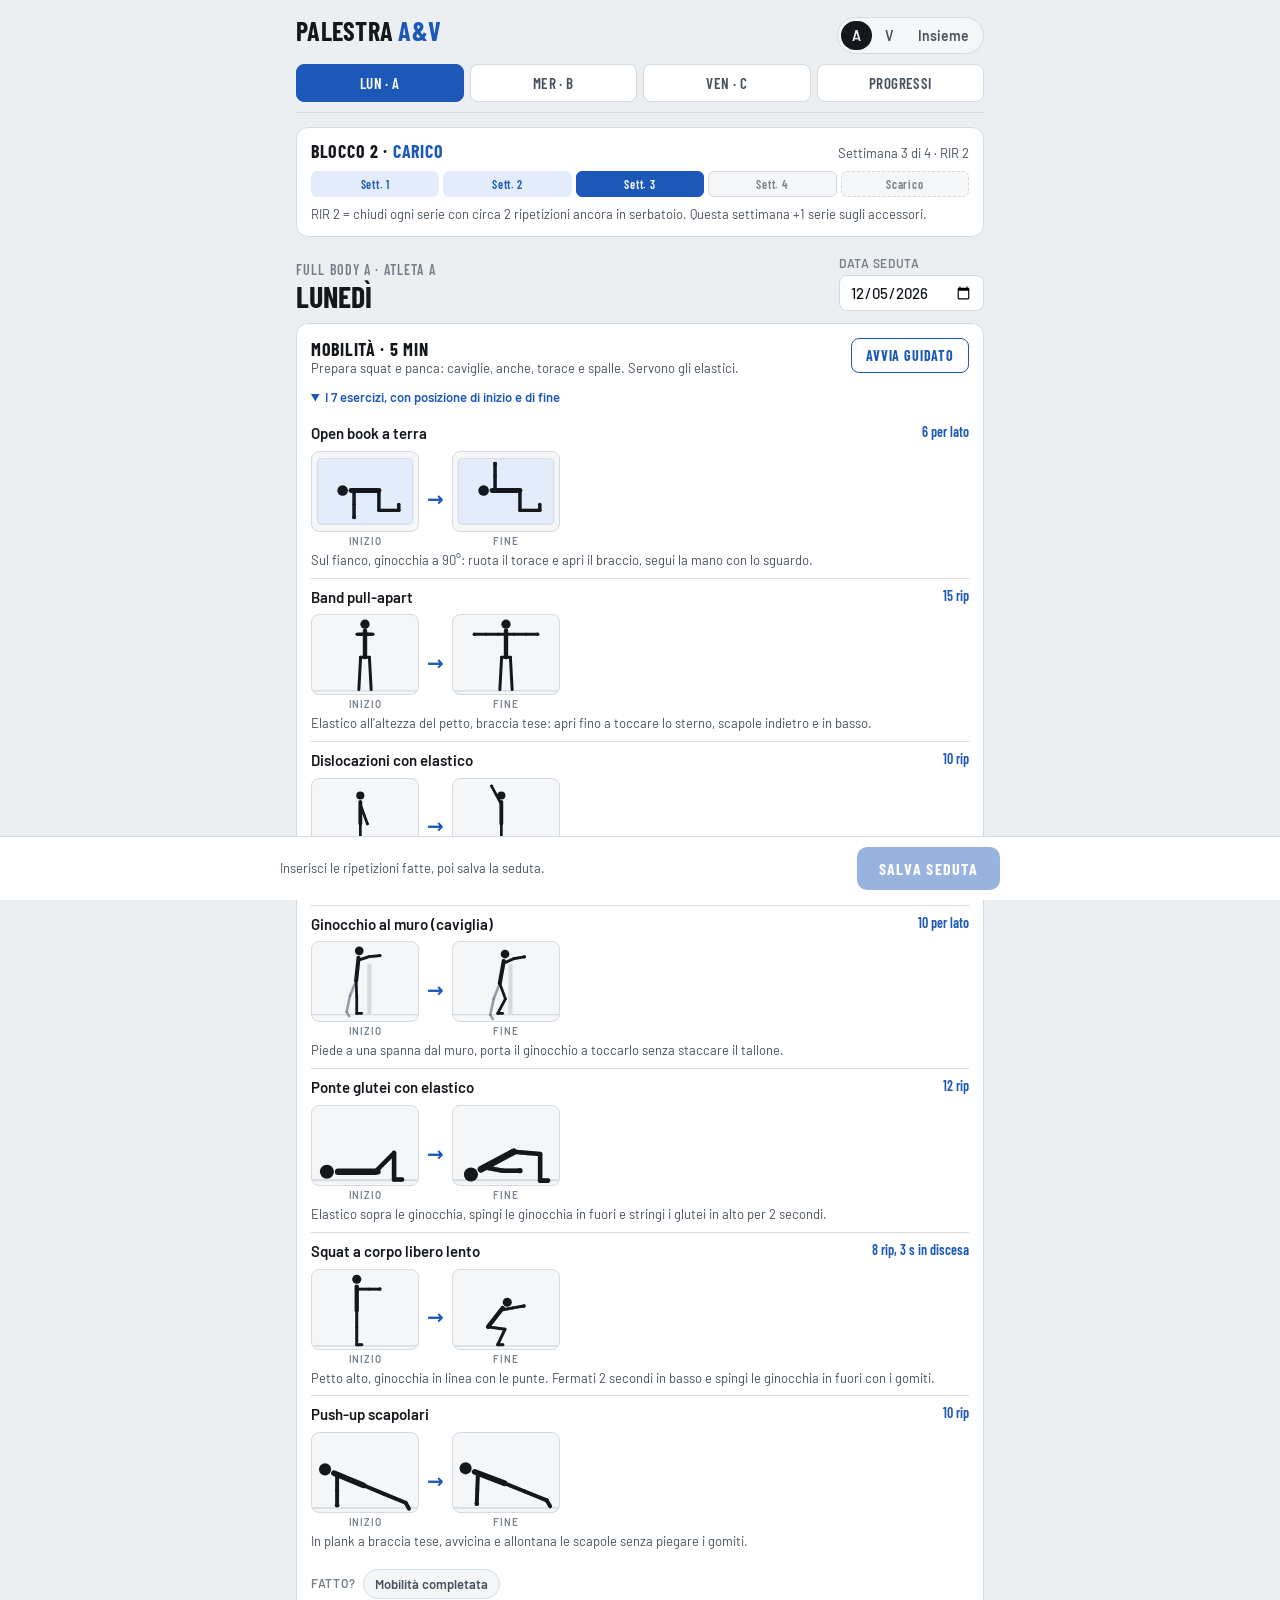
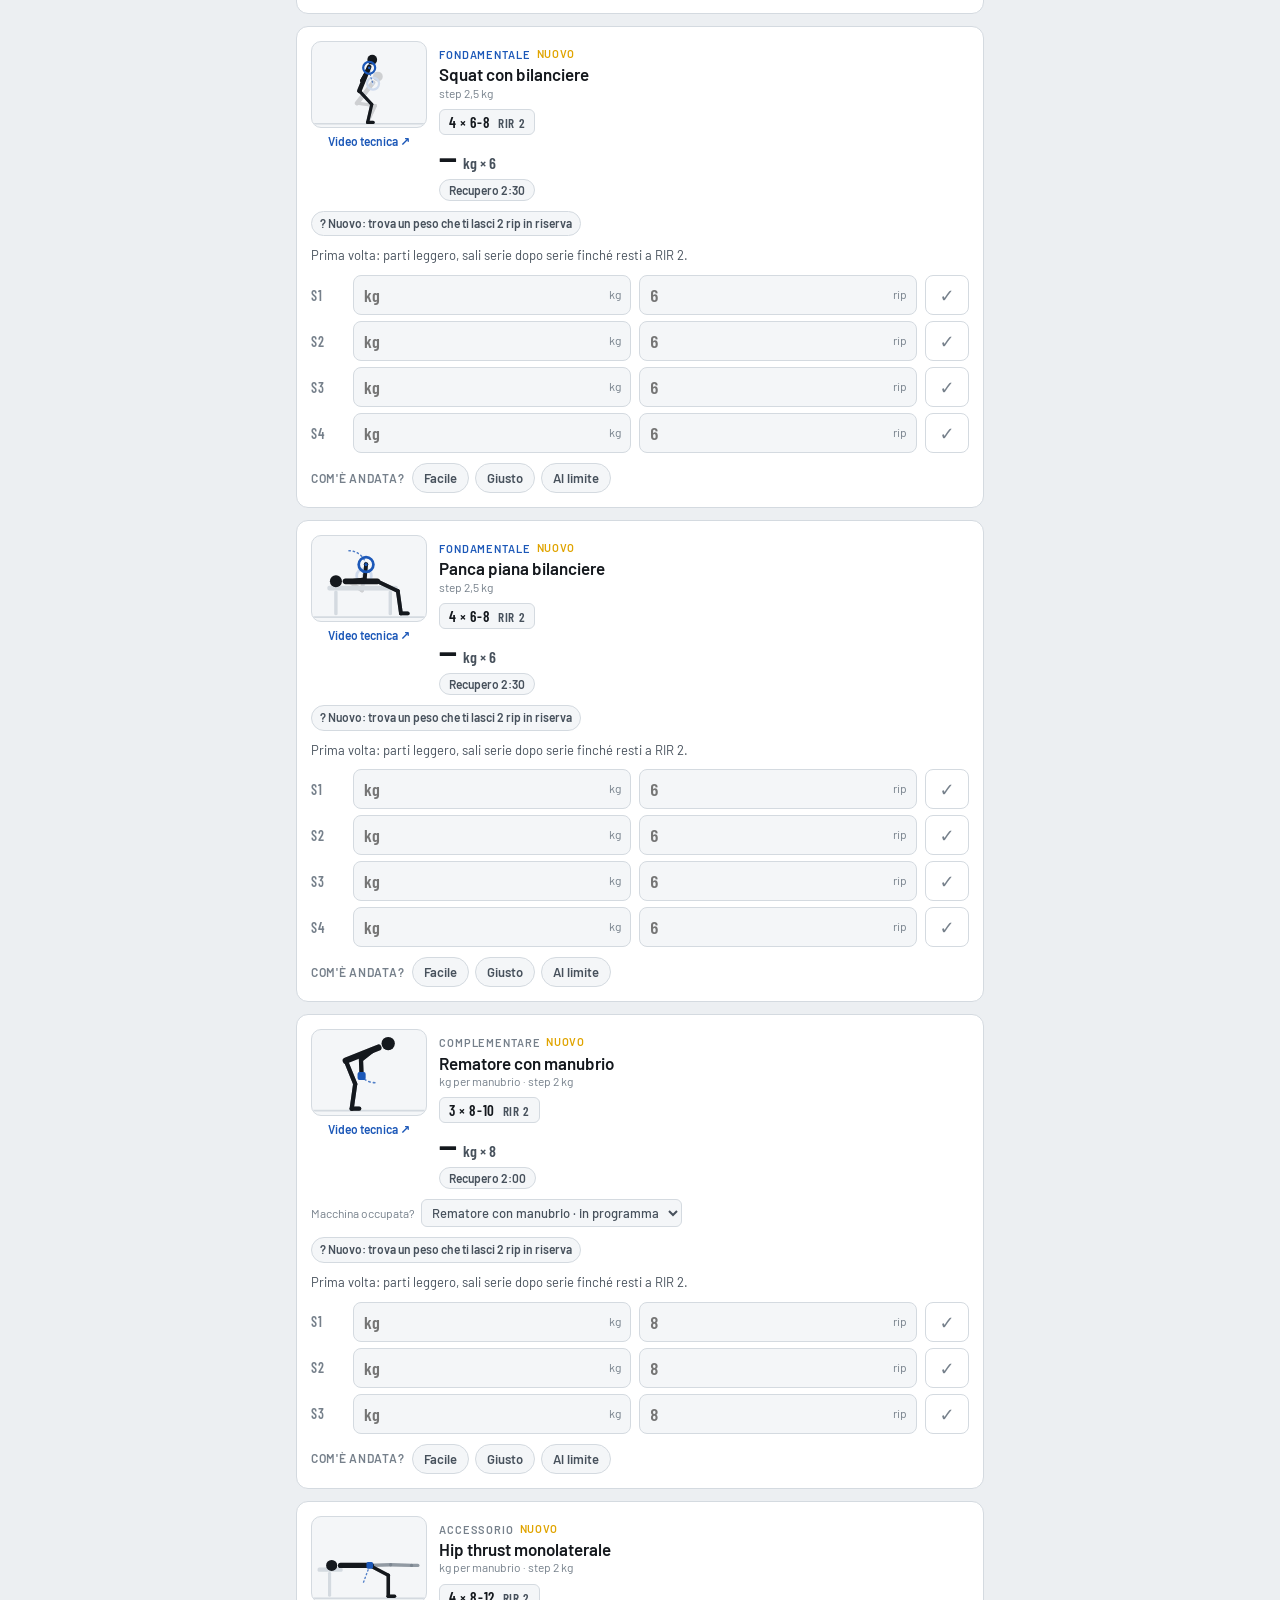
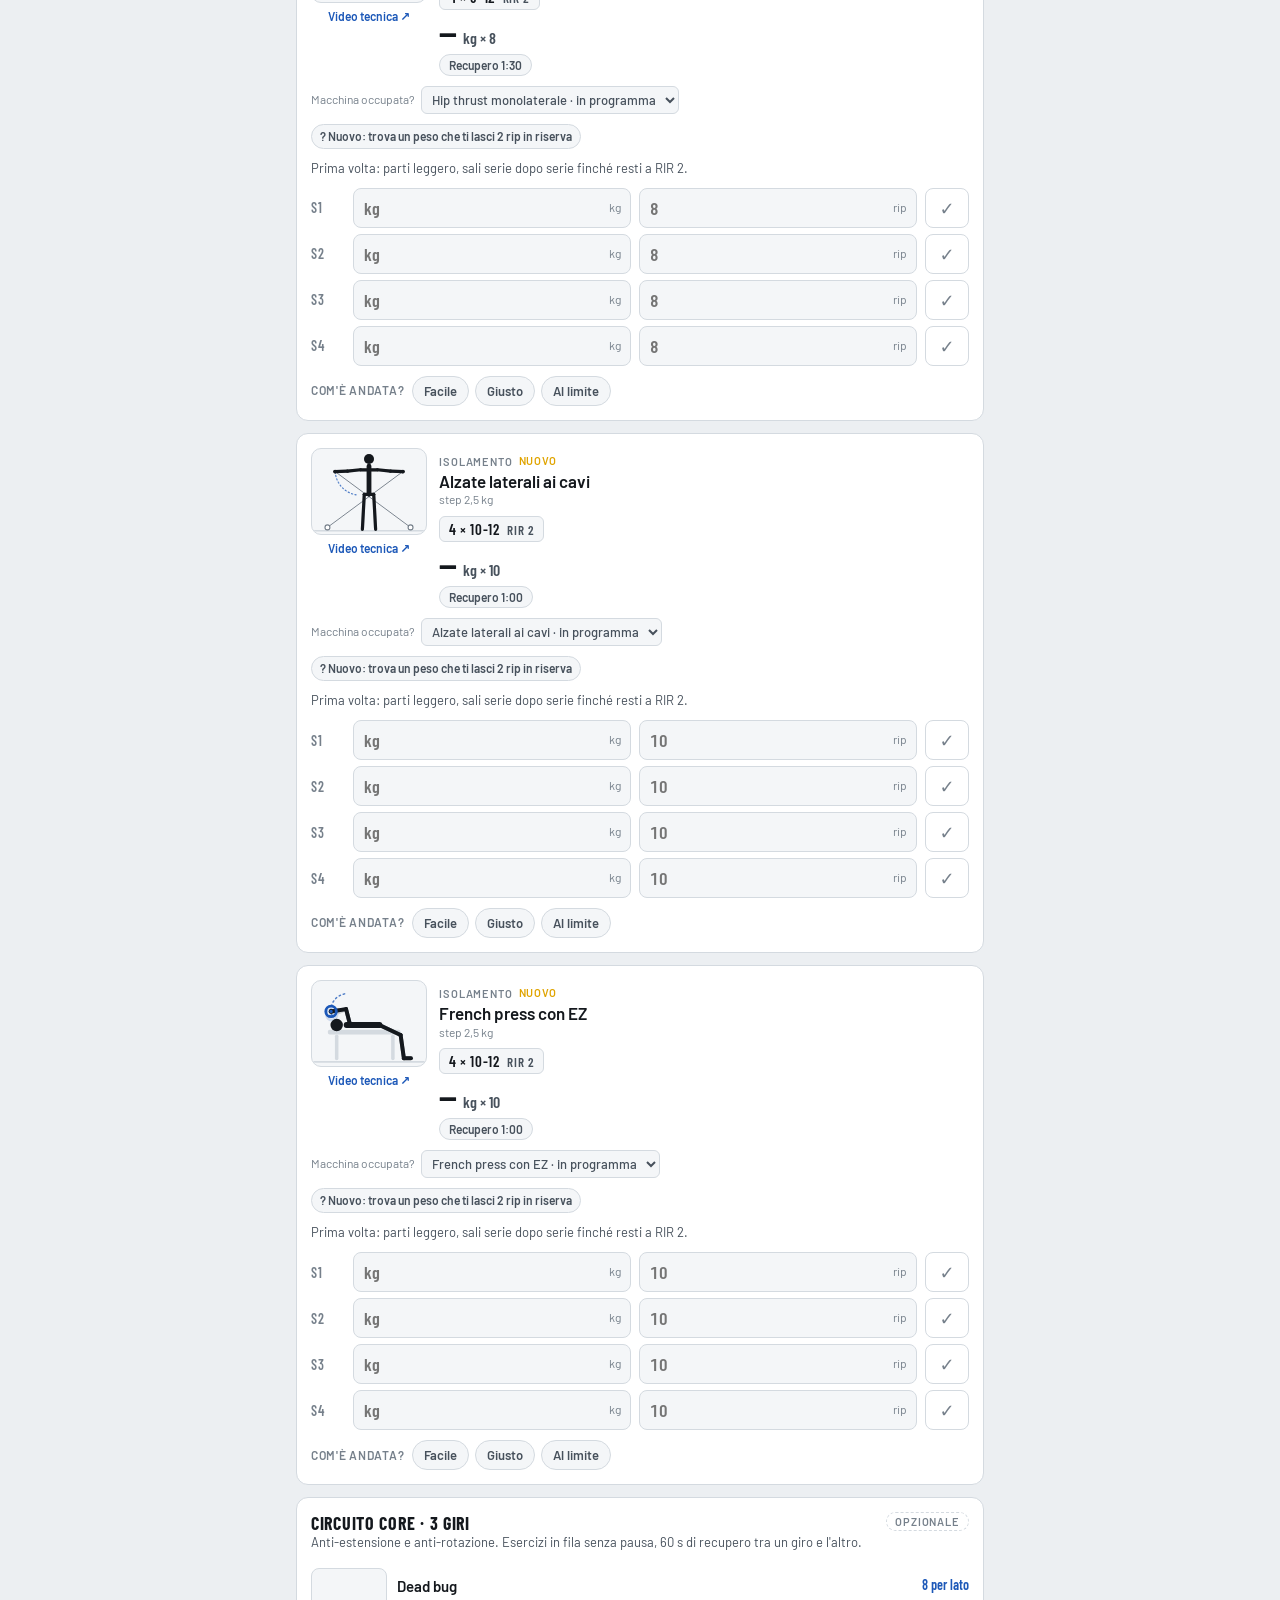
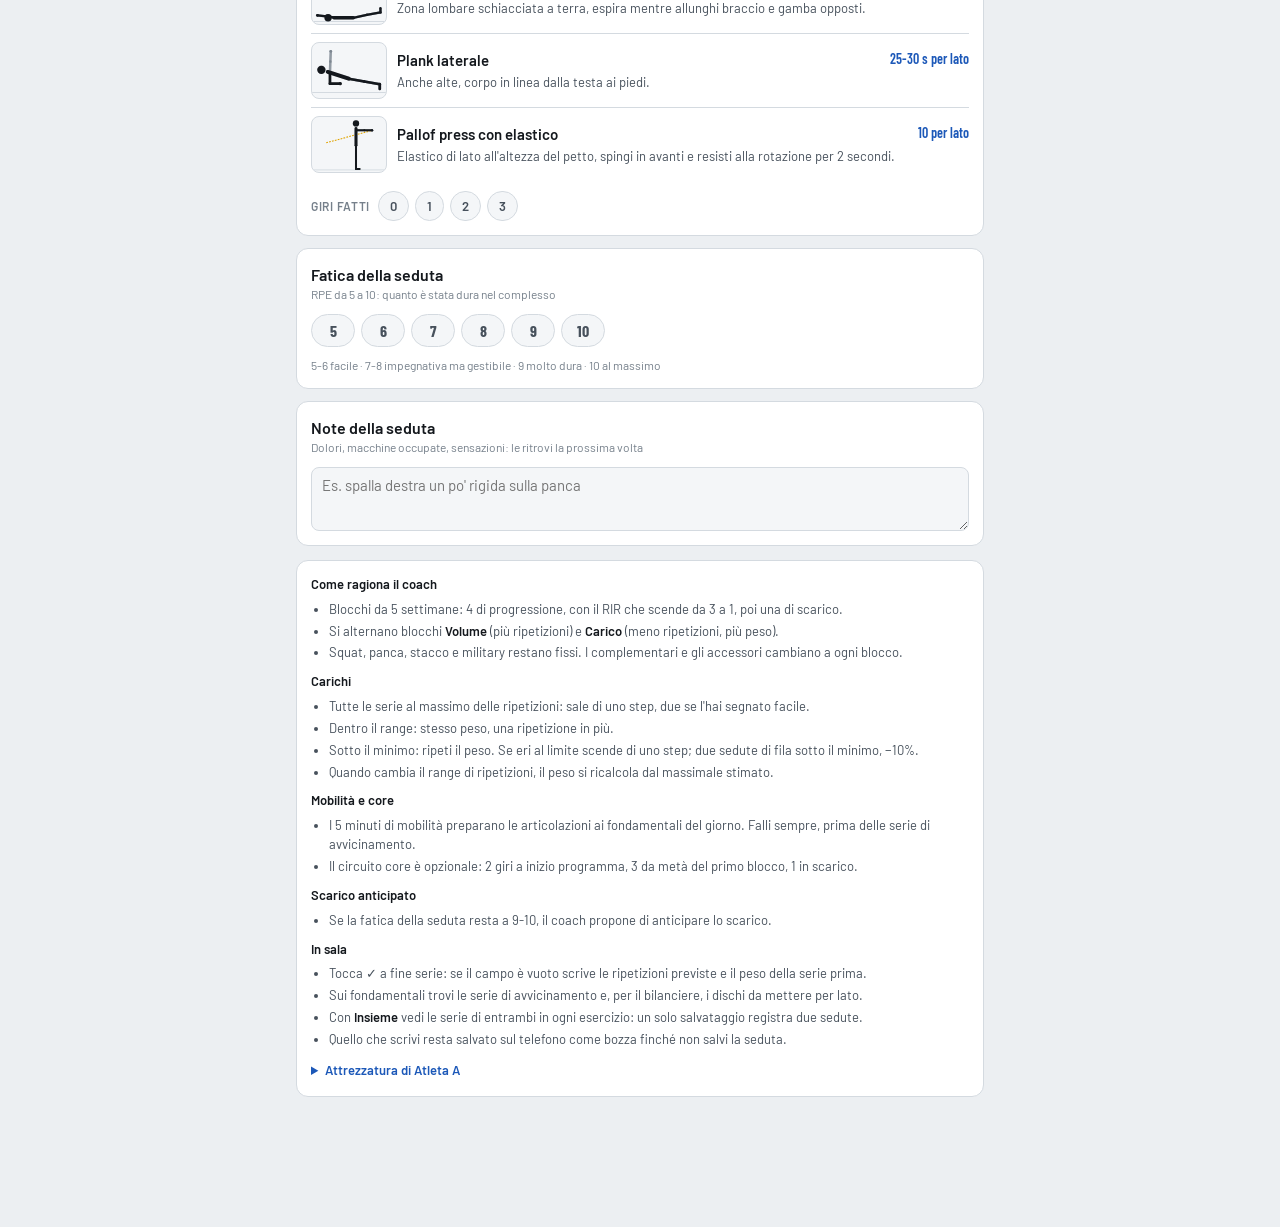
==== index.html @ da997f52 "Palestra A&V: PWA offline con modalità coppia - archivio locale, backup e ripristino JSON, export CS" ====
<!DOCTYPE html>
<html lang="it">
<head>
<meta charset="UTF-8" />
<meta name="viewport" content="width=device-width, initial-scale=1, viewport-fit=cover" />
<title>Palestra A&amp;V</title>
<meta name="description" content="Scheda, carichi e progressi in coppia, offline sul telefono." />
<meta name="theme-color" media="(prefers-color-scheme: light)" content="#eceff2" />
<meta name="theme-color" media="(prefers-color-scheme: dark)" content="#0f1216" />
<link rel="manifest" href="manifest.webmanifest" />
<link rel="icon" type="image/png" sizes="192x192" href="icons/icon-192.png" />
<link rel="apple-touch-icon" href="icons/icon-192.png" />
<link rel="preload" href="fonts/barlow-condensed-700.woff2" as="font" type="font/woff2" crossorigin />
<link rel="stylesheet" href="style.css" />
</head>
<body>
<div class="wrap">
  <header class="bar">
    <div class="brand">
      <h1>Palestra <span>A&amp;V</span></h1>
      <div class="seg" role="group" aria-label="Atleta">
        <button id="athA" data-ath="a" aria-pressed="true">A</button>
        <button id="athV" data-ath="v" aria-pressed="false">V</button>
        <button id="athAV" data-ath="both" aria-pressed="false" title="Le serie di entrambi in ogni esercizio">Insieme</button>
      </div>
    </div>
    <nav class="tabs" role="tablist">
      <button role="tab" data-view="lun" aria-selected="true">Lun · A</button>
      <button role="tab" data-view="mer" aria-selected="false">Mer · B</button>
      <button role="tab" data-view="ven" aria-selected="false">Ven · C</button>
      <button role="tab" data-view="prog" aria-selected="false">Progressi</button>
    </nav>
  </header>
  <div id="banner" class="banner" hidden></div>
  <main id="main"></main>
</div>
<div class="dock">
  <div class="savebar" id="savebar">
    <div class="in">
      <div class="msg" id="saveMsg">Inserisci le ripetizioni fatte, poi salva la seduta.</div>
      <button class="btn" id="saveBtn" disabled>Salva seduta</button>
    </div>
  </div>
</div>
<div class="timer" id="timer" hidden aria-live="polite">
  <div class="in">
    <div class="row"><span class="lab" id="tmStep">Esercizio 1 di 7</span><span class="lab" id="tmNext"></span></div>
    <div class="row"><span class="nm" id="tmName"></span><span class="sec" id="tmSec">0</span></div>
    <div id="tmFig"></div>
    <div class="cue" id="tmCue"></div>
    <div class="bar"><i id="tmBar" style="width:0%"></i></div>
    <div class="ctl"><button class="pri" id="tmPause">Pausa</button><button id="tmSkip">Avanti</button><button id="tmStop">Chiudi</button></div>
  </div>
</div>

<div class="update-bar" id="update-bar" hidden>
  <div class="inner"><span>Nuova versione pronta</span><button type="button" id="update-btn">Aggiorna</button></div>
</div>
<script src="store.js"></script>
<script src="app.js"></script>
<script>
if (navigator.storage && navigator.storage.persist) {
  navigator.storage.persisted().then(function (p) { if (!p) navigator.storage.persist(); }).catch(function () {});
}
if ("serviceWorker" in navigator) {
  window.addEventListener("load", function () {
    navigator.serviceWorker.register("sw.js").then(function (reg) {
      var bar = document.getElementById("update-bar");
      var show = function (w) { bar.hidden = false; document.getElementById("update-btn").onclick = function () { w.postMessage("skipWaiting"); }; };
      if (reg.waiting && navigator.serviceWorker.controller) show(reg.waiting);
      reg.addEventListener("updatefound", function () {
        var w = reg.installing; if (!w) return;
        w.addEventListener("statechange", function () { if (w.state === "installed" && navigator.serviceWorker.controller) show(w); });
      });
      document.addEventListener("visibilitychange", function () { if (document.visibilityState === "visible") reg.update().catch(function () {}); });
    }).catch(function () {});
    var reloaded = false;
    navigator.serviceWorker.addEventListener("controllerchange", function () { if (reloaded) return; reloaded = true; location.reload(); });
  });
}
</script>
</body>
</html>
---- style.css ----
/* Palestra Ale & Vero — stile */
@font-face{font-family:"Barlow";src:url("fonts/barlow-400.woff2") format("woff2");font-weight:400;font-display:swap}
@font-face{font-family:"Barlow";src:url("fonts/barlow-500.woff2") format("woff2");font-weight:500;font-display:swap}
@font-face{font-family:"Barlow";src:url("fonts/barlow-600.woff2") format("woff2");font-weight:600 700;font-display:swap}
@font-face{font-family:"Barlow Condensed";src:url("fonts/barlow-condensed-500.woff2") format("woff2");font-weight:500;font-display:swap}
@font-face{font-family:"Barlow Condensed";src:url("fonts/barlow-condensed-600.woff2") format("woff2");font-weight:600;font-display:swap}
@font-face{font-family:"Barlow Condensed";src:url("fonts/barlow-condensed-700.woff2") format("woff2");font-weight:700;font-display:swap}
:root{box-sizing:border-box;padding-top:env(safe-area-inset-top,0px);padding-bottom:env(safe-area-inset-bottom,0px)}
html{scroll-padding-top:env(safe-area-inset-top,0px)}
body{margin:0;padding:0}
img{max-width:100%}
[hidden]{display:none!important}
/* Layout: barra fissa (atleta + giorno), striscia della fase, una colonna di schede esercizio, barra di salvataggio in basso */
:root{
  --bg:#eceff2; --surface:#ffffff; --sunken:#f4f6f8; --ink:#14181d; --ink2:#47515c; --muted:#76808b; --line:#d4dae0;
  --accent:#1c58b8; --accent-soft:#e3ecfa; --accent-ink:#ffffff; --plate:#e0a400; --plate-soft:#fdf3d4;
  --good:#1d7a48; --good-soft:#e1f3e9; --warn:#a85600; --warn-soft:#fbeadb; --bad:#b3261e; --bad-soft:#fbe4e2;
  --f-display:"Barlow Condensed","Arial Narrow",system-ui,sans-serif;
  --f-body:"Barlow",system-ui,-apple-system,"Segoe UI",sans-serif;
}
@media (prefers-color-scheme: dark){:root:not([data-theme="light"]){
  --bg:#0f1216; --surface:#181c22; --sunken:#12161b; --ink:#e7ebef; --ink2:#a9b2bc; --muted:#7b8591; --line:#2a3139;
  --accent:#5a92eb; --accent-soft:#1a2a44; --accent-ink:#0b1220; --plate:#f2c33c; --plate-soft:#3a3115;
  --good:#4cc289; --good-soft:#163527; --warn:#f0a050; --warn-soft:#3b2814; --bad:#f2847c; --bad-soft:#3d1c1a; color-scheme:dark}}
:root[data-theme="dark"]{
  --bg:#0f1216; --surface:#181c22; --sunken:#12161b; --ink:#e7ebef; --ink2:#a9b2bc; --muted:#7b8591; --line:#2a3139;
  --accent:#5a92eb; --accent-soft:#1a2a44; --accent-ink:#0b1220; --plate:#f2c33c; --plate-soft:#3a3115;
  --good:#4cc289; --good-soft:#163527; --warn:#f0a050; --warn-soft:#3b2814; --bad:#f2847c; --bad-soft:#3d1c1a; color-scheme:dark}
*{box-sizing:border-box}
body{background:var(--bg);color:var(--ink);font-family:var(--f-body);font-size:15px;line-height:1.45}
.wrap{max-width:720px;margin:0 auto;padding-left:max(16px,env(safe-area-inset-left,0px));padding-right:max(16px,env(safe-area-inset-right,0px));padding-block:0 130px}
.num{font-family:var(--f-display);font-variant-numeric:tabular-nums}

header.bar{position:sticky;top:env(safe-area-inset-top,0px);z-index:5;background:var(--bg);padding-block:12px 10px;border-bottom:1px solid var(--line);display:grid;gap:10px}
.brand{display:flex;align-items:baseline;justify-content:space-between;gap:12px}
h1{font-family:var(--f-display);font-weight:700;font-size:26px;letter-spacing:.01em;margin:0;text-transform:uppercase}
h1 span{color:var(--accent)}
.seg{display:inline-flex;background:var(--sunken);border:1px solid var(--line);border-radius:999px;padding:3px;gap:2px}
.seg button{border:0;background:transparent;color:var(--ink2);font:600 14px var(--f-body);padding:6px 14px;border-radius:999px;cursor:pointer}
.seg button[aria-pressed="true"]{background:var(--ink);color:var(--bg)}
.tabs{display:flex;gap:6px;overflow-x:auto}
.tabs button{flex:1;min-width:0;white-space:nowrap;border:1px solid var(--line);background:var(--surface);color:var(--ink2);font:600 15px var(--f-display);letter-spacing:.03em;text-transform:uppercase;padding:9px 6px;border-radius:8px;cursor:pointer}
.tabs button[aria-selected="true"]{background:var(--accent);border-color:var(--accent);color:var(--accent-ink)}
button:focus-visible,input:focus-visible,select:focus-visible{outline:2px solid var(--accent);outline-offset:2px}

.banner{margin-top:14px;padding:10px 12px;border-radius:8px;background:var(--warn-soft);color:var(--ink);font-size:14px}
.coach{margin-top:14px;padding:12px;border-radius:10px;background:var(--bad-soft);border:1px solid var(--bad);display:grid;gap:8px;font-size:14px}
.coach b{font-family:var(--f-display);font-size:16px;letter-spacing:.04em;text-transform:uppercase;color:var(--bad)}
.coach button{justify-self:start;border:1px solid var(--bad);background:var(--surface);color:var(--bad);font:700 14px var(--f-display);letter-spacing:.06em;text-transform:uppercase;padding:8px 14px;border-radius:8px;cursor:pointer}

.phase{margin-top:14px;background:var(--surface);border:1px solid var(--line);border-radius:12px;padding:12px 14px;display:grid;gap:8px}
.phase-top{display:flex;flex-wrap:wrap;justify-content:space-between;align-items:baseline;gap:4px 12px}
.phase-top .t{font:700 18px var(--f-display);letter-spacing:.04em;text-transform:uppercase}
.phase-top .t em{font-style:normal;color:var(--accent)}
.phase-top .s{font-size:13px;color:var(--ink2)}
.weeks{display:grid;grid-template-columns:repeat(5,1fr);gap:4px}
.wk{font:600 12px var(--f-display);letter-spacing:.06em;text-align:center;padding:5px 0;border-radius:6px;background:var(--sunken);color:var(--muted);border:1px solid var(--line)}
.wk.done{background:var(--accent-soft);color:var(--accent);border-color:transparent}
.wk.now{background:var(--accent);color:var(--accent-ink);border-color:var(--accent)}
.wk.dl{border-style:dashed}
.phase .hint{font-size:13px;color:var(--ink2)}

.dayhead{display:flex;flex-wrap:wrap;align-items:flex-end;justify-content:space-between;gap:10px;margin-block:18px 12px}
.dayhead h2{font-family:var(--f-display);font-weight:700;font-size:30px;margin:0;line-height:1;text-transform:uppercase}
.dayhead h2 small{display:block;font-size:14px;color:var(--muted);letter-spacing:.08em;font-weight:600;margin-bottom:4px}
.field{display:grid;gap:3px;font-size:12px;color:var(--muted);text-transform:uppercase;letter-spacing:.06em;font-weight:600}
.field input,.field select{font:500 15px var(--f-body);color:var(--ink);background:var(--surface);border:1px solid var(--line);border-radius:8px;padding:7px 10px;max-width:100%}

.list{display:grid;gap:12px}
.ex{background:var(--surface);border:1px solid var(--line);border-radius:12px;padding:14px;display:grid;gap:10px}
.ex-top{display:flex;justify-content:space-between;align-items:flex-start;gap:10px}
.ex-head{display:grid;grid-template-columns:116px minmax(0,1fr);gap:12px;align-items:start}
.fig-tile{display:grid;gap:5px;justify-items:center}
.fig-tile svg.fig{width:116px;height:87px;background:var(--sunken);border:1px solid var(--line);border-radius:10px}
.vid{font-size:12px;font-weight:600;color:var(--accent);text-decoration:none}
.vid:hover{text-decoration:underline}
.ex-info{display:grid;gap:7px;min-width:0;justify-items:start}
.ex-name .nm{display:block;font-weight:600;font-size:17px;line-height:1.2;text-wrap:balance}
.ex .chip{justify-self:start}
svg.fig line{fill:none}
.fg-body{stroke:var(--ink);stroke-width:5;stroke-linecap:round}
.fg-limb{stroke:var(--ink);stroke-width:3.4;stroke-linecap:round}
.fg-far{stroke:var(--muted);stroke-width:3.2;stroke-linecap:round;opacity:.75}
.fg-head{fill:var(--ink)}
.fg-plate{fill:none;stroke:var(--accent);stroke-width:2.4}
.fg-hub,.fg-db{fill:var(--accent)}
.fg-cable{stroke:var(--muted);stroke-width:1}
.fg-pulley{fill:var(--surface);stroke:var(--muted);stroke-width:1.2}
.fg-band{stroke:var(--plate);stroke-width:1.8;stroke-dasharray:3 2}
.fg-furn{fill:var(--line)}
.fg-furn-l{stroke:var(--line);stroke-width:4;fill:none;stroke-linecap:round}
.fg-ground{stroke:var(--line);stroke-width:1.5}
.fg-ghost{opacity:.17}
svg.fig path.fg-body{fill:none}
.fg-hand{fill:var(--ink)}
.fg-hand-far{fill:var(--muted);opacity:.75}
.fg-path{fill:none;stroke:var(--accent);stroke-width:1.3;stroke-dasharray:1.2 2.6;stroke-linecap:round;opacity:.75}
.fg-wall{fill:var(--line)}
.fg-mat{fill:var(--accent-soft);stroke:var(--line);stroke-width:1}
.mobfig{grid-column:1/-1;display:flex;align-items:center;gap:8px;padding-block:4px 2px}
.mf{margin:0;display:grid;gap:3px;justify-items:center}
.mf svg{display:block;width:108px;height:81px;background:var(--sunken);border:1px solid var(--line);border-radius:8px}
.mf figcaption{font:600 10px var(--f-body);color:var(--muted);text-transform:uppercase;letter-spacing:.08em}
.mobfig .arr{font:700 20px var(--f-display);color:var(--accent)}
.timer .mobfig{padding:0}
.timer .mf figcaption{color:inherit;opacity:.7}
.drills.core-list li{grid-template-columns:76px minmax(0,1fr);align-items:center;gap:10px}
.core-fig svg.fig{display:block;width:76px;height:57px;background:var(--sunken);border:1px solid var(--line);border-radius:8px}
.core-txt{display:grid;grid-template-columns:minmax(0,1fr) auto;gap:2px 10px;min-width:0}
.ex-name{font-weight:600;font-size:16px;min-width:0}
.ex-name .sub{display:block;font-weight:400;font-size:12px;color:var(--muted)}
.role{display:inline-block;font:600 11px var(--f-body);letter-spacing:.08em;text-transform:uppercase;color:var(--muted);margin-bottom:2px}
.role.main{color:var(--accent)}
.new{display:inline-block;margin-left:6px;font:600 11px var(--f-body);letter-spacing:.06em;text-transform:uppercase;color:var(--plate);vertical-align:1px}
.scheme{display:inline-flex;align-items:baseline;gap:8px;font:600 15px var(--f-display);letter-spacing:.04em;padding:3px 9px;border-radius:6px;background:var(--sunken);border:1px solid var(--line)}
.scheme small{font-size:13px;color:var(--ink2)}
.sugg{display:flex;flex-wrap:wrap;align-items:center;gap:6px 10px}
.sugg .load{font:700 30px/1 var(--f-display)}
.sugg .load small{font-size:16px;color:var(--ink2);font-weight:600}
.chip{font-size:12px;font-weight:600;padding:3px 8px;border-radius:999px;display:inline-flex;gap:4px;align-items:center}
.chip.up{background:var(--good-soft);color:var(--good)}
.chip.hold{background:var(--accent-soft);color:var(--accent)}
.chip.down,.chip.deload{background:var(--warn-soft);color:var(--warn)}
.chip.start,.chip.find{background:var(--sunken);color:var(--ink2);border:1px solid var(--line)}
.last{font-size:13px;color:var(--ink2)}
.sets{display:grid;gap:6px}
.setrow{display:grid;grid-template-columns:34px minmax(0,1fr) minmax(0,1fr) 44px;gap:8px;align-items:center}
.setrow .ok{height:40px;border:1px solid var(--line);background:var(--surface);color:var(--muted);border-radius:8px;font:700 18px var(--f-display);cursor:pointer}
.setrow .ok[aria-pressed="true"]{background:var(--good);border-color:var(--good);color:var(--surface)}
.setrow .lbl{font:600 14px var(--f-display);color:var(--muted);letter-spacing:.05em}
.setrow label{position:relative;display:block}
.setrow input{width:100%;font:600 18px var(--f-display);font-variant-numeric:tabular-nums;color:var(--ink);background:var(--sunken);border:1px solid var(--line);border-radius:8px;padding:8px 40px 8px 10px}
.setrow label span{position:absolute;right:10px;top:50%;transform:translateY(-50%);font-size:12px;color:var(--muted);pointer-events:none}
.setrow input.hit{border-color:var(--good);background:var(--good-soft)}
.setrow input.miss{border-color:var(--warn);background:var(--warn-soft)}
.fb{display:flex;flex-wrap:wrap;align-items:center;gap:6px}
.fb .q{font-size:12px;color:var(--muted);font-weight:600;text-transform:uppercase;letter-spacing:.06em;margin-right:2px}
.fb button,.rpe button{border:1px solid var(--line);background:var(--sunken);color:var(--ink2);font:600 13px var(--f-body);padding:6px 11px;border-radius:999px;cursor:pointer}
.fb button[aria-pressed="true"][data-v="facile"]{background:var(--good-soft);border-color:var(--good);color:var(--good)}
.fb button[aria-pressed="true"][data-v="giusto"]{background:var(--accent-soft);border-color:var(--accent);color:var(--accent)}
.fb button[aria-pressed="true"][data-v="limite"]{background:var(--warn-soft);border-color:var(--warn);color:var(--warn)}
.strip{border-left:3px solid var(--plate);background:var(--plate-soft);border-radius:0 8px 8px 0;padding:8px 10px;font-size:13px}
.strip b{font-family:var(--f-display);letter-spacing:.05em;text-transform:uppercase;font-size:14px}
.rpe{display:flex;flex-wrap:wrap;gap:6px}
.rpe button{min-width:44px;font:700 16px var(--f-display)}
.rpe button[aria-pressed="true"]{background:var(--ink);color:var(--bg);border-color:var(--ink)}
.rpe-legend{font-size:12px;color:var(--muted)}

.dock{position:fixed;left:0;right:0;bottom:0;z-index:6;display:grid}
.savebar{background:var(--surface);border-top:1px solid var(--line);padding:10px max(16px,env(safe-area-inset-right,0px)) calc(10px + env(safe-area-inset-bottom,0px)) max(16px,env(safe-area-inset-left,0px))}
.savebar .in{max-width:720px;margin:0 auto;display:flex;align-items:center;gap:12px}
.savebar .msg{flex:1;min-width:0;font-size:13px;color:var(--ink2)}
.btn{border:0;background:var(--accent);color:var(--accent-ink);font:700 16px var(--f-display);letter-spacing:.08em;text-transform:uppercase;padding:12px 22px;border-radius:10px;cursor:pointer}
.btn:disabled{opacity:.45;cursor:not-allowed}

.prog{display:grid;gap:14px;margin-top:18px}
.panel{background:var(--surface);border:1px solid var(--line);border-radius:12px;padding:14px}
.stats{display:grid;grid-template-columns:repeat(3,minmax(0,1fr));gap:8px}
.stat{display:grid;gap:2px;min-width:0}
.stat .k{font-size:11px;text-transform:uppercase;letter-spacing:.08em;color:var(--muted);font-weight:600}
.stat .v{font:700 26px/1.1 var(--f-display);font-variant-numeric:tabular-nums}
.stat .d{font-size:12px;color:var(--ink2)}
.legend{display:flex;gap:14px;font-size:13px;color:var(--ink2);margin-bottom:6px;flex-wrap:wrap}
.legend i{display:inline-block;width:14px;height:3px;border-radius:2px;vertical-align:middle;margin-right:6px}
.chartbox{position:relative}
.chartbox svg{display:block;width:100%;height:auto}
.tip{position:absolute;pointer-events:none;background:var(--ink);color:var(--bg);font-size:12px;padding:6px 8px;border-radius:6px;white-space:nowrap;transform:translate(-50%,-110%)}
.empty{padding:28px 12px;text-align:center;color:var(--muted);font-size:14px}
.tbl{overflow-x:auto}
table{border-collapse:collapse;width:100%;font-size:13px}
th,td{text-align:left;padding:7px 8px;border-bottom:1px solid var(--line);white-space:nowrap}
th{font-size:11px;text-transform:uppercase;letter-spacing:.08em;color:var(--muted);font-weight:600}
td.n{font-family:var(--f-display);font-size:15px;font-variant-numeric:tabular-nums}
.rule{font-size:13px;color:var(--ink2)}
.rule b{color:var(--ink)}
.rule ul{margin:6px 0 10px;padding-left:18px;display:grid;gap:3px}
.more summary{cursor:pointer;font-size:13px;font-weight:600;color:var(--accent);padding-block:2px}
.more[open] summary{margin-bottom:6px}
.block{background:var(--surface);border:1px solid var(--line);border-radius:12px;padding:14px;display:grid;gap:10px}
.block-top{display:flex;justify-content:space-between;align-items:flex-start;gap:10px;flex-wrap:wrap}
.block-top .ttl{font:700 18px var(--f-display);letter-spacing:.04em;text-transform:uppercase}
.block-top .ttl small{display:block;font:400 13px var(--f-body);letter-spacing:0;text-transform:none;color:var(--ink2)}
.ghost{border:1px solid var(--accent);background:transparent;color:var(--accent);font:700 14px var(--f-display);letter-spacing:.06em;text-transform:uppercase;padding:8px 14px;border-radius:8px;cursor:pointer}
.drills{list-style:none;margin:0;padding:0;display:grid;gap:0}
.drills li{display:grid;grid-template-columns:1fr auto;gap:2px 10px;padding:8px 0;border-top:1px solid var(--line)}
.drills li:first-child{border-top:0}
.drills .dn{font-weight:600;min-width:0}
.drills .dd{font:600 14px var(--f-display);color:var(--accent);text-align:right;white-space:nowrap}
.drills .dc{grid-column:1/-1;font-size:13px;color:var(--ink2)}
.donerow{display:flex;flex-wrap:wrap;align-items:center;gap:6px}
.donerow .q{font-size:12px;color:var(--muted);font-weight:600;text-transform:uppercase;letter-spacing:.06em;margin-right:2px}
.donerow button{border:1px solid var(--line);background:var(--sunken);color:var(--ink2);font:600 13px var(--f-body);padding:6px 11px;border-radius:999px;cursor:pointer}
.donerow button[aria-pressed="true"]{background:var(--good-soft);border-color:var(--good);color:var(--good)}
.optional{font:600 11px var(--f-body);letter-spacing:.08em;text-transform:uppercase;color:var(--muted);border:1px dashed var(--line);border-radius:999px;padding:2px 8px}
.timer{position:fixed;left:0;right:0;bottom:0;z-index:8;background:var(--ink);color:var(--bg);padding:16px max(16px,env(safe-area-inset-right,0px)) calc(16px + env(safe-area-inset-bottom,0px)) max(16px,env(safe-area-inset-left,0px))}
.timer .in{max-width:720px;margin:0 auto;display:grid;gap:8px}
.timer .row{display:flex;justify-content:space-between;align-items:baseline;gap:10px}
.timer .lab{font:600 12px var(--f-body);letter-spacing:.08em;text-transform:uppercase;opacity:.7}
.timer .nm{font:700 24px/1.1 var(--f-display);text-transform:uppercase;letter-spacing:.02em}
.timer .sec{font:700 44px/1 var(--f-display);font-variant-numeric:tabular-nums}
.timer .cue{font-size:14px;opacity:.85}
.timer .bar{height:4px;background:color-mix(in srgb,var(--bg) 25%,transparent);border-radius:2px;overflow:hidden}
.timer .bar i{display:block;height:100%;background:var(--plate)}
.timer .ctl{display:flex;gap:8px;flex-wrap:wrap}
.timer .ctl button{border:1px solid currentColor;background:transparent;color:inherit;font:700 14px var(--f-display);letter-spacing:.06em;text-transform:uppercase;padding:8px 14px;border-radius:8px;cursor:pointer}
.timer .ctl button.pri{background:var(--plate);color:#14181d;border-color:var(--plate)}
@media (max-width:420px){.tabs button{font-size:13px;letter-spacing:.02em}}

/* ===== aggiunte: recupero, dischi, avvicinamento, record, settimana, volume ===== */
.meta{display:flex;flex-wrap:wrap;gap:6px}
.pill{font:600 12px var(--f-body);color:var(--ink2);background:var(--sunken);border:1px solid var(--line);border-radius:999px;padding:3px 9px;white-space:nowrap}
.plates{display:flex;flex-wrap:wrap;align-items:center;gap:4px;font-size:12px;color:var(--ink2)}
.plates .pl{font:700 13px var(--f-display);font-variant-numeric:tabular-nums;color:var(--ink);background:var(--plate-soft);border:1px solid color-mix(in srgb,var(--plate) 55%,transparent);border-radius:5px;padding:1px 6px}
.warmsets{display:flex;flex-wrap:wrap;gap:6px;align-items:center;font-size:12px;color:var(--muted)}
.warmsets .ws{font:600 14px var(--f-display);font-variant-numeric:tabular-nums;color:var(--ink2);border:1px dashed var(--line);border-radius:6px;padding:2px 8px}
.pr{font-size:12px;font-weight:700;padding:3px 9px;border-radius:999px;background:var(--plate-soft);color:var(--ink);border:1px solid var(--plate);justify-self:start}
.swap{display:flex;align-items:center;gap:6px;font-size:12px;color:var(--muted)}
.swap select{font:500 13px var(--f-body);color:var(--ink2);background:var(--sunken);border:1px solid var(--line);border-radius:6px;padding:4px 6px;max-width:100%;min-width:0}
.tabs button .dot{display:inline-block;width:7px;height:7px;border-radius:50%;background:var(--good);margin-left:5px;vertical-align:2px}
.tabs button[aria-selected="true"] .dot{background:var(--accent-ink)}
.badge{font:600 12px var(--f-body);color:var(--good);background:var(--good-soft);border-radius:999px;padding:3px 9px}
textarea.note{width:100%;min-height:64px;resize:vertical;font:400 15px var(--f-body);color:var(--ink);background:var(--sunken);border:1px solid var(--line);border-radius:8px;padding:8px 10px}
.gear{display:grid;grid-template-columns:repeat(2,minmax(0,1fr));gap:10px}
.gear .field input{width:100%}
.vol{display:grid;gap:8px}
.vrow{display:grid;grid-template-columns:118px minmax(0,1fr) 54px;gap:8px;align-items:center;font-size:13px}
.vrow .vn{color:var(--ink2);min-width:0;overflow:hidden;text-overflow:ellipsis;white-space:nowrap}
.vrow .vt{position:relative;height:14px}
.vrow .vb{position:absolute;left:0;top:2px;height:10px;border-radius:0 4px 4px 0;background:var(--accent)}
.vrow .vp{position:absolute;top:0;width:2px;height:14px;background:var(--ink2);border-radius:1px}
.vrow .vv{font:600 14px var(--f-display);font-variant-numeric:tabular-nums;text-align:right}
.cal{display:grid;grid-template-columns:repeat(8,minmax(0,1fr));gap:4px}
.cal .cw{display:grid;gap:3px}
.cal .cc{height:14px;border-radius:3px;background:var(--sunken);border:1px solid var(--line)}
.cal .cc.on{background:var(--accent);border-color:var(--accent)}
.cal .cl{font:600 10px var(--f-body);color:var(--muted);text-align:center;letter-spacing:.04em}
.row-actions{display:flex;flex-wrap:wrap;gap:8px;align-items:center}
.small{font-size:12px;color:var(--muted)}
td .rec{font:700 11px var(--f-body);color:var(--warn);margin-left:4px;letter-spacing:.04em}
@media (max-width:420px){.vrow{grid-template-columns:92px minmax(0,1fr) 48px}}
@media (prefers-reduced-motion:reduce){*{transition:none!important}}

html{background:var(--bg)}
label.ghost{display:inline-block}
.row-actions .btn{padding:10px 16px;font-size:15px}
/* avviso nuova versione */
.update-bar{position:fixed;left:0;right:0;bottom:0;z-index:20;display:flex;justify-content:center;padding:12px 16px calc(12px + env(safe-area-inset-bottom,0px));pointer-events:none}
.update-bar .inner{pointer-events:auto;display:flex;align-items:center;gap:12px;background:var(--ink);color:var(--bg);border-radius:10px;padding:10px 10px 10px 14px;font:600 14px var(--f-body);box-shadow:0 8px 24px rgba(0,0,0,.25)}
.update-bar button{border:0;border-radius:8px;background:var(--accent);color:var(--accent-ink);font:700 15px var(--f-display);letter-spacing:.06em;text-transform:uppercase;padding:8px 12px;cursor:pointer}

/* modalità coppia: una corsia per persona dentro ogni esercizio */
.lane{display:grid;gap:10px;min-width:0}
.lane-a,.lane-v{border-top:1px solid var(--line);padding-top:10px;border-left:3px solid var(--accent);padding-left:10px;margin-left:-14px;padding-right:0}
.lane-v{border-left-color:var(--plate)}
.lane-top{display:flex;align-items:baseline;gap:10px;flex-wrap:wrap}
.lane-top .load{font:700 26px/1 var(--f-display)}
.lane-top .load small{font-size:15px;color:var(--ink2);font-weight:600}
.lane-who{display:inline-block;font:700 15px var(--f-display);letter-spacing:.06em;text-transform:uppercase;color:var(--accent);min-width:42px}
.lane-v .lane-who{color:var(--warn)}
.rpe{align-items:center}
.rpe .lane-who{margin-right:4px}
textarea.note + .lane-who{margin-top:10px}
.seg button{padding:6px 11px}
@media (max-width:380px){.seg button{padding:6px 8px;font-size:13px}}
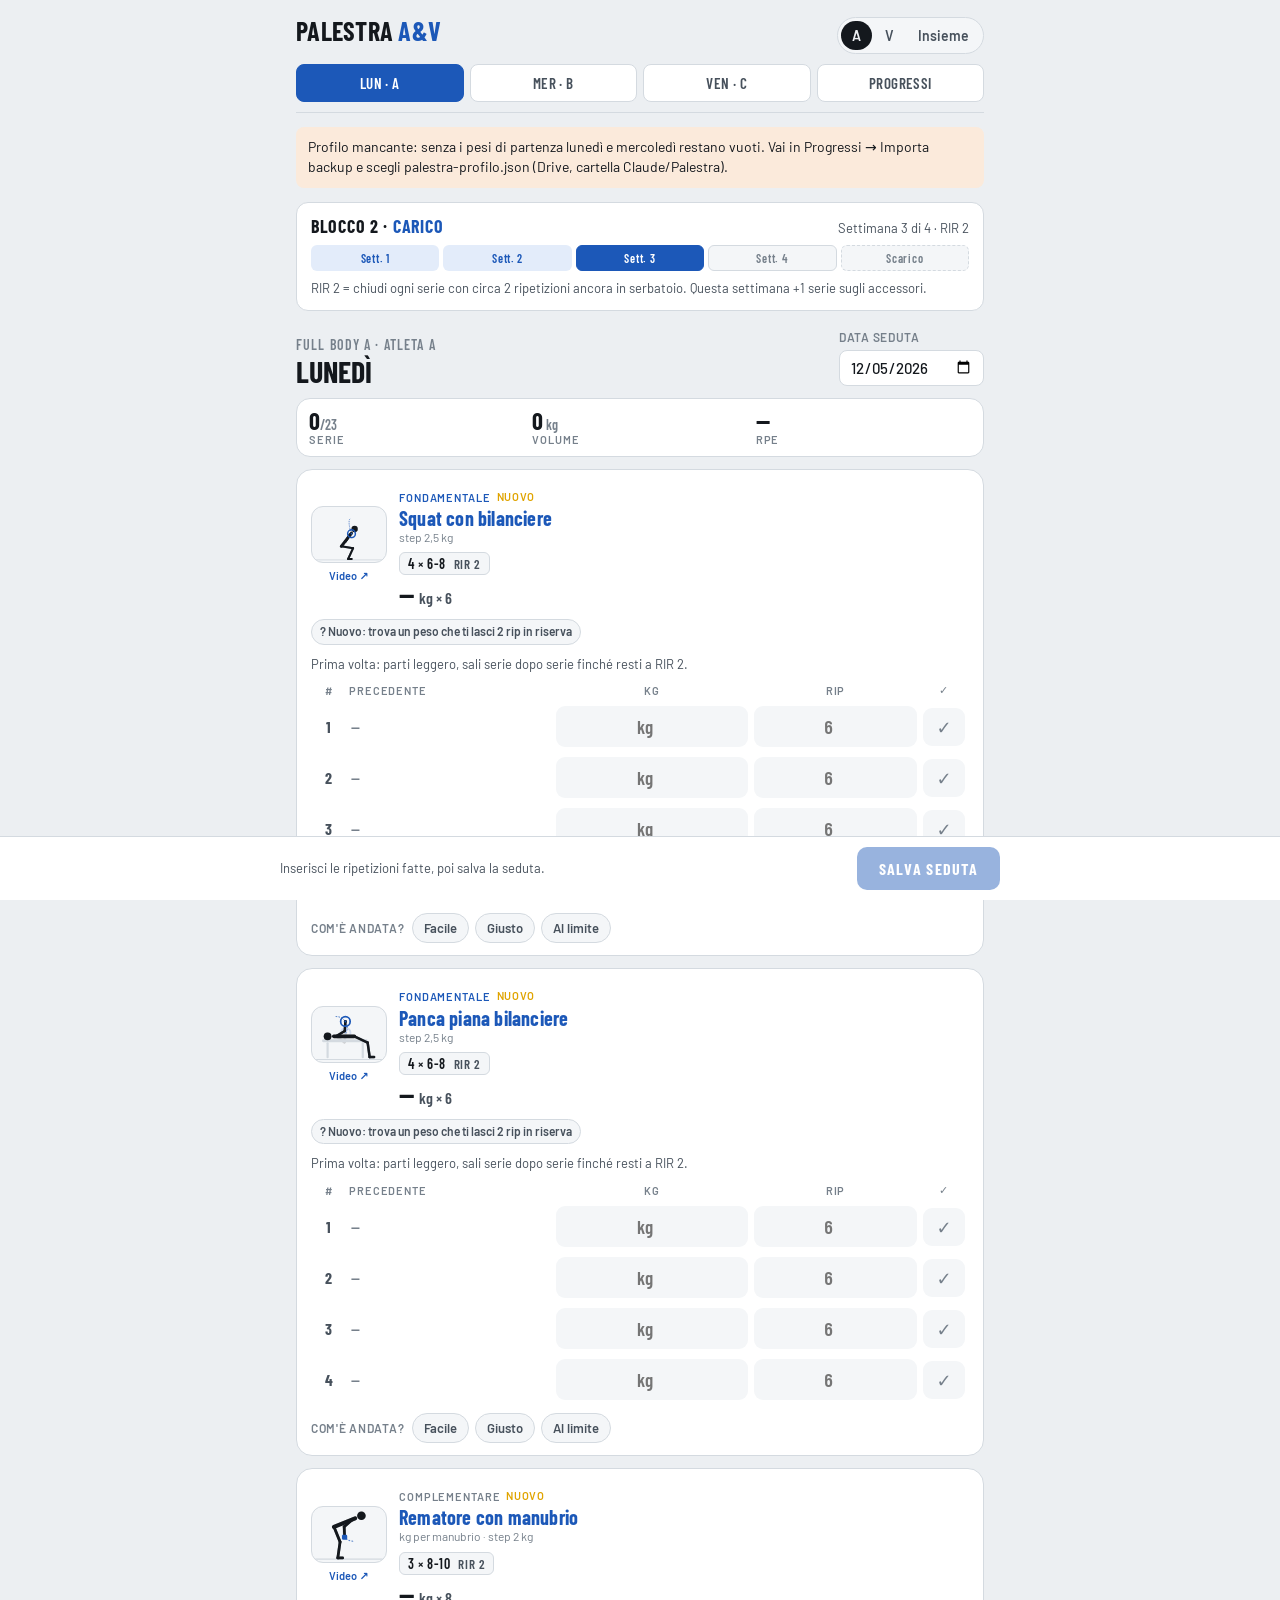
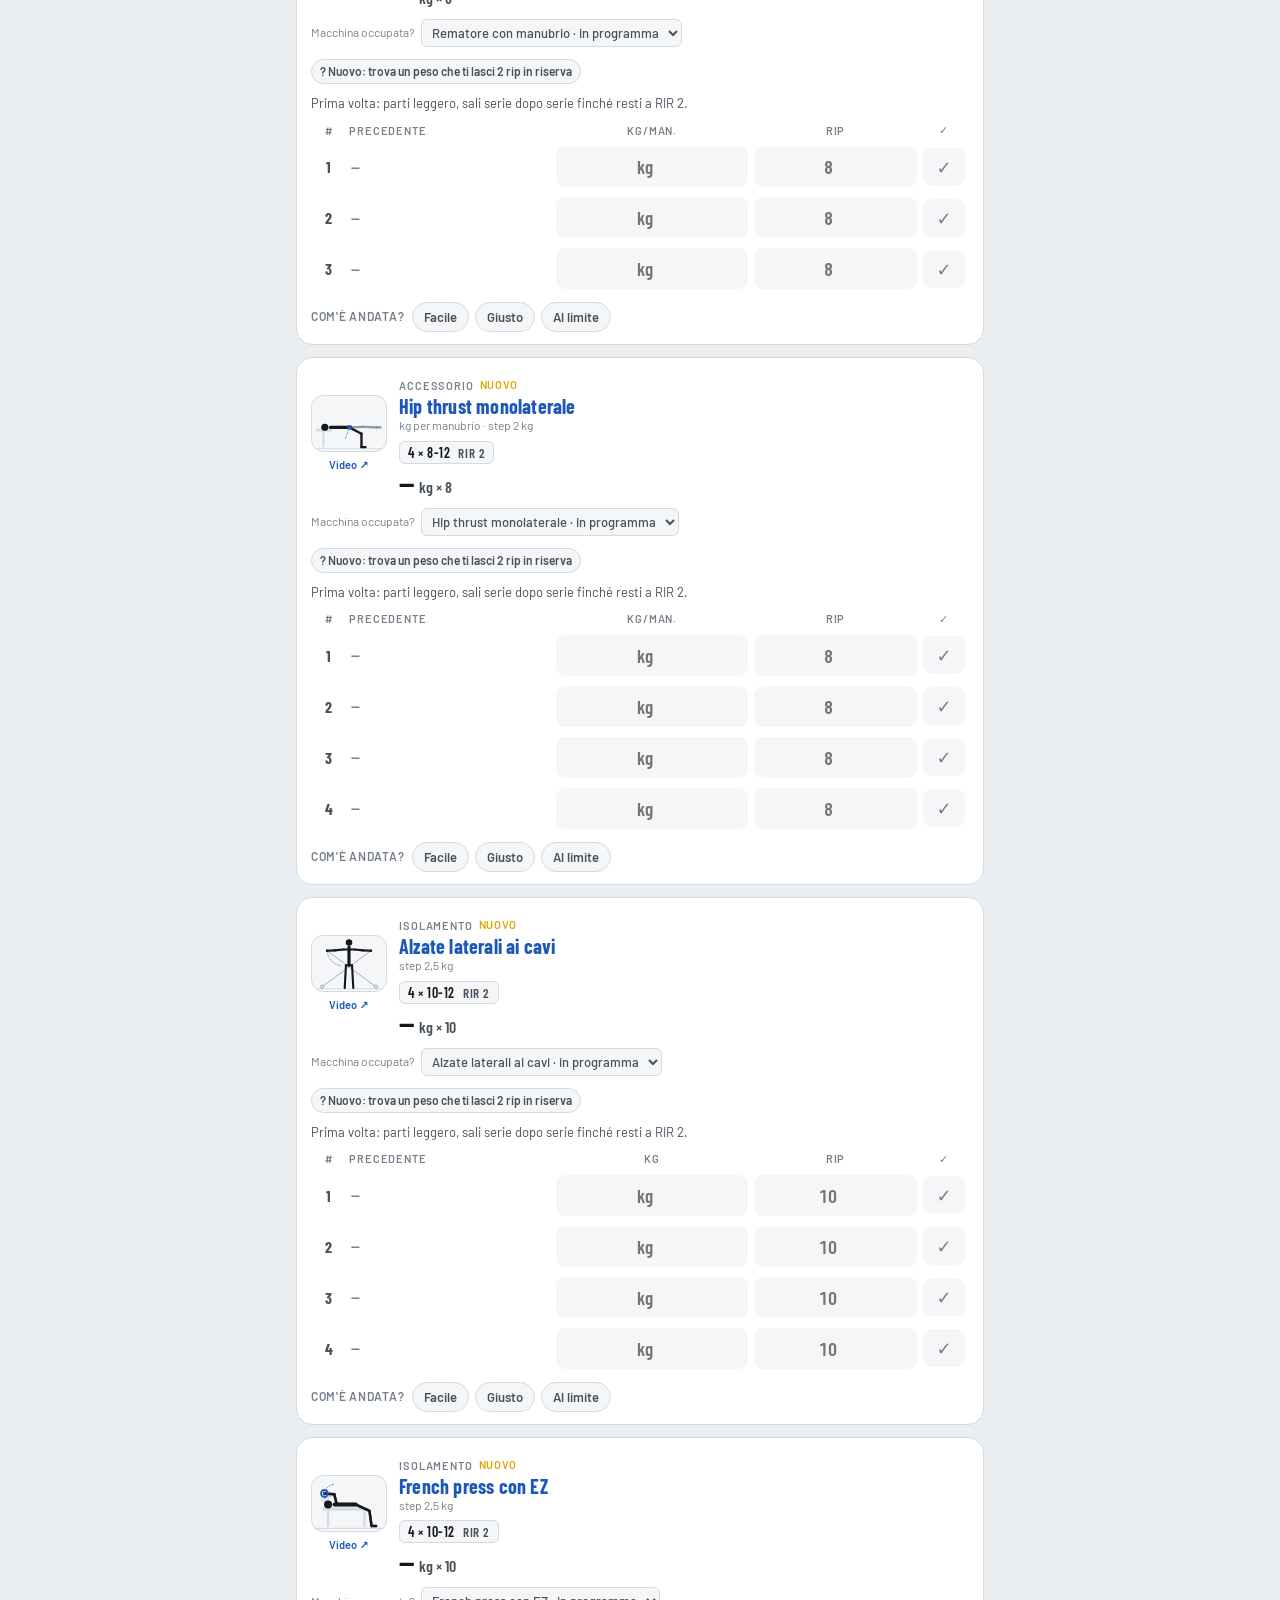
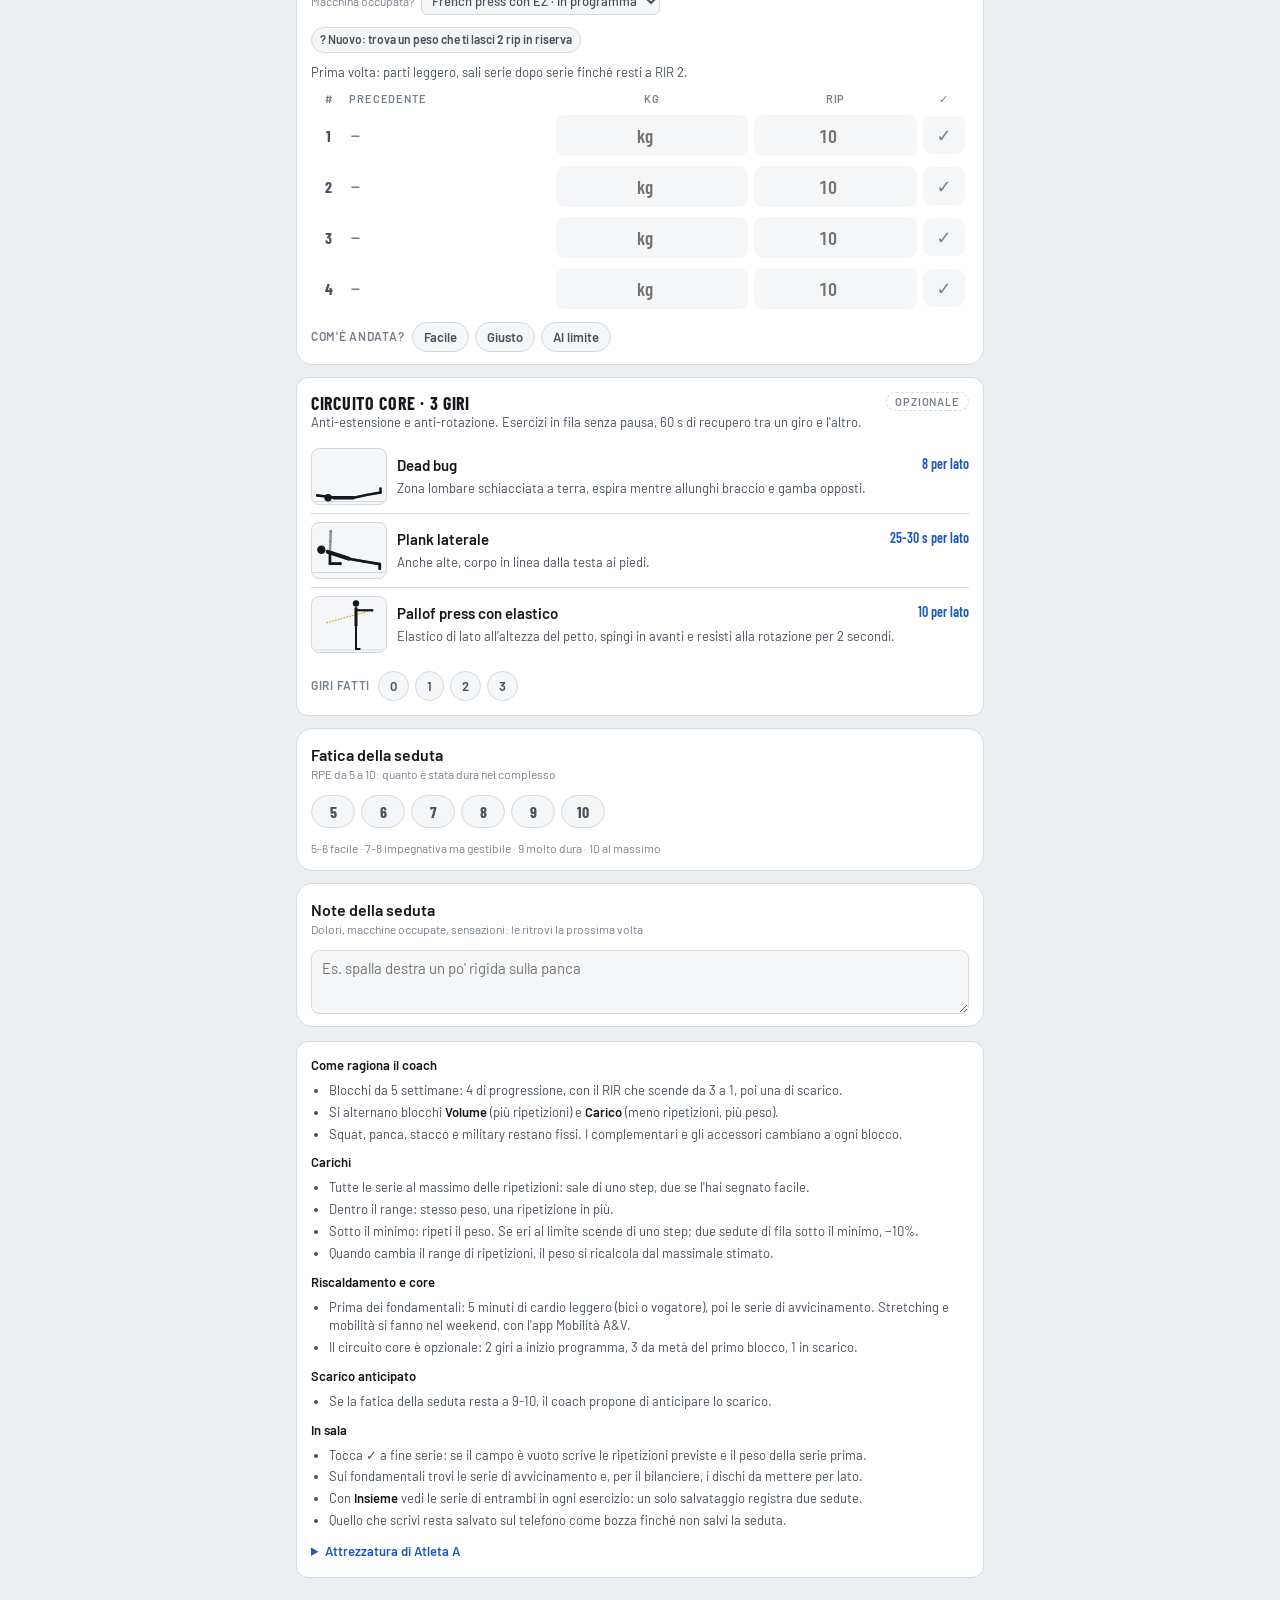
==== commit 9f260c82: "Mobilità separata: nuova app Mobilità A&V per il weekend - Palestra: tolti mobilità guidata, figure " ====
--- a/index.html
+++ b/index.html
@@ -42,17 +42,6 @@
     </div>
   </div>
 </div>
-<div class="timer" id="timer" hidden aria-live="polite">
-  <div class="in">
-    <div class="row"><span class="lab" id="tmStep">Esercizio 1 di 7</span><span class="lab" id="tmNext"></span></div>
-    <div class="row"><span class="nm" id="tmName"></span><span class="sec" id="tmSec">0</span></div>
-    <div id="tmFig"></div>
-    <div class="cue" id="tmCue"></div>
-    <div class="bar"><i id="tmBar" style="width:0%"></i></div>
-    <div class="ctl"><button class="pri" id="tmPause">Pausa</button><button id="tmSkip">Avanti</button><button id="tmStop">Chiudi</button></div>
-  </div>
-</div>
-
 <div class="update-bar" id="update-bar" hidden>
   <div class="inner"><span>Nuova versione pronta</span><button type="button" id="update-btn">Aggiorna</button></div>
 </div>
--- a/style.css
+++ b/style.css
@@ -97,13 +97,6 @@
 .fg-path{fill:none;stroke:var(--accent);stroke-width:1.3;stroke-dasharray:1.2 2.6;stroke-linecap:round;opacity:.75}
 .fg-wall{fill:var(--line)}
 .fg-mat{fill:var(--accent-soft);stroke:var(--line);stroke-width:1}
-.mobfig{grid-column:1/-1;display:flex;align-items:center;gap:8px;padding-block:4px 2px}
-.mf{margin:0;display:grid;gap:3px;justify-items:center}
-.mf svg{display:block;width:108px;height:81px;background:var(--sunken);border:1px solid var(--line);border-radius:8px}
-.mf figcaption{font:600 10px var(--f-body);color:var(--muted);text-transform:uppercase;letter-spacing:.08em}
-.mobfig .arr{font:700 20px var(--f-display);color:var(--accent)}
-.timer .mobfig{padding:0}
-.timer .mf figcaption{color:inherit;opacity:.7}
 .drills.core-list li{grid-template-columns:76px minmax(0,1fr);align-items:center;gap:10px}
 .core-fig svg.fig{display:block;width:76px;height:57px;background:var(--sunken);border:1px solid var(--line);border-radius:8px}
 .core-txt{display:grid;grid-template-columns:minmax(0,1fr) auto;gap:2px 10px;min-width:0}
@@ -192,18 +185,6 @@
 .donerow button{border:1px solid var(--line);background:var(--sunken);color:var(--ink2);font:600 13px var(--f-body);padding:6px 11px;border-radius:999px;cursor:pointer}
 .donerow button[aria-pressed="true"]{background:var(--good-soft);border-color:var(--good);color:var(--good)}
 .optional{font:600 11px var(--f-body);letter-spacing:.08em;text-transform:uppercase;color:var(--muted);border:1px dashed var(--line);border-radius:999px;padding:2px 8px}
-.timer{position:fixed;left:0;right:0;bottom:0;z-index:8;background:var(--ink);color:var(--bg);padding:16px max(16px,env(safe-area-inset-right,0px)) calc(16px + env(safe-area-inset-bottom,0px)) max(16px,env(safe-area-inset-left,0px))}
-.timer .in{max-width:720px;margin:0 auto;display:grid;gap:8px}
-.timer .row{display:flex;justify-content:space-between;align-items:baseline;gap:10px}
-.timer .lab{font:600 12px var(--f-body);letter-spacing:.08em;text-transform:uppercase;opacity:.7}
-.timer .nm{font:700 24px/1.1 var(--f-display);text-transform:uppercase;letter-spacing:.02em}
-.timer .sec{font:700 44px/1 var(--f-display);font-variant-numeric:tabular-nums}
-.timer .cue{font-size:14px;opacity:.85}
-.timer .bar{height:4px;background:color-mix(in srgb,var(--bg) 25%,transparent);border-radius:2px;overflow:hidden}
-.timer .bar i{display:block;height:100%;background:var(--plate)}
-.timer .ctl{display:flex;gap:8px;flex-wrap:wrap}
-.timer .ctl button{border:1px solid currentColor;background:transparent;color:inherit;font:700 14px var(--f-display);letter-spacing:.06em;text-transform:uppercase;padding:8px 14px;border-radius:8px;cursor:pointer}
-.timer .ctl button.pri{background:var(--plate);color:#14181d;border-color:var(--plate)}
 @media (max-width:420px){.tabs button{font-size:13px;letter-spacing:.02em}}
 
 /* ===== aggiunte: recupero, dischi, avvicinamento, record, settimana, volume ===== */
@@ -262,3 +243,51 @@
 textarea.note + .lane-who{margin-top:10px}
 .seg button{padding:6px 11px}
 @media (max-width:380px){.seg button{padding:6px 8px;font-size:13px}}
+
+/* ===== stile da tracker (schema Hevy/Strong) ===== */
+:root{--done:#e6f4ec;--done-ink:#1d7a48}
+@media (prefers-color-scheme: dark){:root:not([data-theme="light"]){--bg:#0b0d10;--surface:#15181c;--sunken:#1d2126;--line:#262b31;--done:#173325;--done-ink:#5fd39a}}
+:root[data-theme="dark"]{--bg:#0b0d10;--surface:#15181c;--sunken:#1d2126;--line:#262b31;--done:#173325;--done-ink:#5fd39a}
+
+.ex{border-radius:16px;padding:14px 14px 12px;gap:12px}
+.ex-head{grid-template-columns:76px minmax(0,1fr);gap:12px;align-items:center}
+.fig-tile svg.fig{width:76px;height:57px;border-radius:12px}
+.fig-tile .vid{font-size:11px}
+.ex-name .nm{font:700 20px/1.1 var(--f-display);letter-spacing:.01em;color:var(--accent)}
+.ex-info{gap:6px}
+.ex-info .meta{display:none}
+.scheme{font-size:14px;padding:2px 8px}
+.sugg .load{font-size:26px}
+
+/* tabella serie */
+.sets{gap:4px}
+.sethead,.setrow{display:grid;grid-template-columns:28px minmax(0,1.05fr) minmax(0,1fr) minmax(0,.85fr) 42px;gap:6px;align-items:center}
+.sethead{font:600 11px var(--f-body);letter-spacing:.08em;text-transform:uppercase;color:var(--muted);padding:0 4px 2px}
+.sethead span:nth-child(n+3){text-align:center}
+.setrow{padding:3px 4px;border-radius:10px;transition:background .15s ease}
+.setrow.done{background:var(--done)}
+.setrow .lbl{font:700 16px var(--f-display);color:var(--ink2);text-align:center}
+.setrow.done .lbl{color:var(--done-ink)}
+.setrow .prev{font:600 15px var(--f-display);font-variant-numeric:tabular-nums;color:var(--muted);background:none;border:0;padding:8px 2px;text-align:left;cursor:pointer;white-space:nowrap;overflow:hidden;text-overflow:ellipsis}
+.setrow .prev:active{color:var(--accent)}
+.setrow .prev.none{cursor:default}
+.setrow input{padding:8px 4px;text-align:center;font-size:19px;border-radius:9px;background:var(--sunken);border-color:transparent}
+.setrow.done input{background:transparent}
+.setrow input.hit{border-color:transparent;background:transparent;color:var(--done-ink)}
+.setrow input.miss{border-color:var(--warn)}
+.setrow .ok{height:38px;border-radius:9px;background:var(--sunken);border-color:transparent}
+.setrow .ok[aria-pressed="true"]{background:var(--good);color:#fff}
+
+/* riepilogo dal vivo */
+.live{display:grid;gap:8px;margin-bottom:12px}
+.live:empty{display:none}
+.live-card{display:grid;grid-template-columns:repeat(3,minmax(0,1fr));gap:8px;background:var(--surface);border:1px solid var(--line);border-radius:14px;padding:10px 12px;align-items:end}
+.live-card.lane-a,.live-card.lane-v{grid-template-columns:44px repeat(3,minmax(0,1fr));margin-left:0;padding-left:12px;border-top:1px solid var(--line)}
+.live-k{display:grid;gap:0;min-width:0}
+.live-k .v{font:700 24px/1 var(--f-display)}
+.live-k .v small{font-size:14px;color:var(--muted);font-weight:600}
+.live-k .k{font:600 11px var(--f-body);letter-spacing:.08em;text-transform:uppercase;color:var(--muted)}
+.lane-a,.lane-v{border-radius:0}
+@media (max-width:380px){.sethead,.setrow{grid-template-columns:24px minmax(0,1fr) minmax(0,1fr) minmax(0,.8fr) 38px;gap:4px}.setrow input{font-size:17px}}
+.sethead span:first-child{text-align:center}
+.live-card.lane-a,.live-card.lane-v{padding-top:10px;border-radius:0 14px 14px 0}
